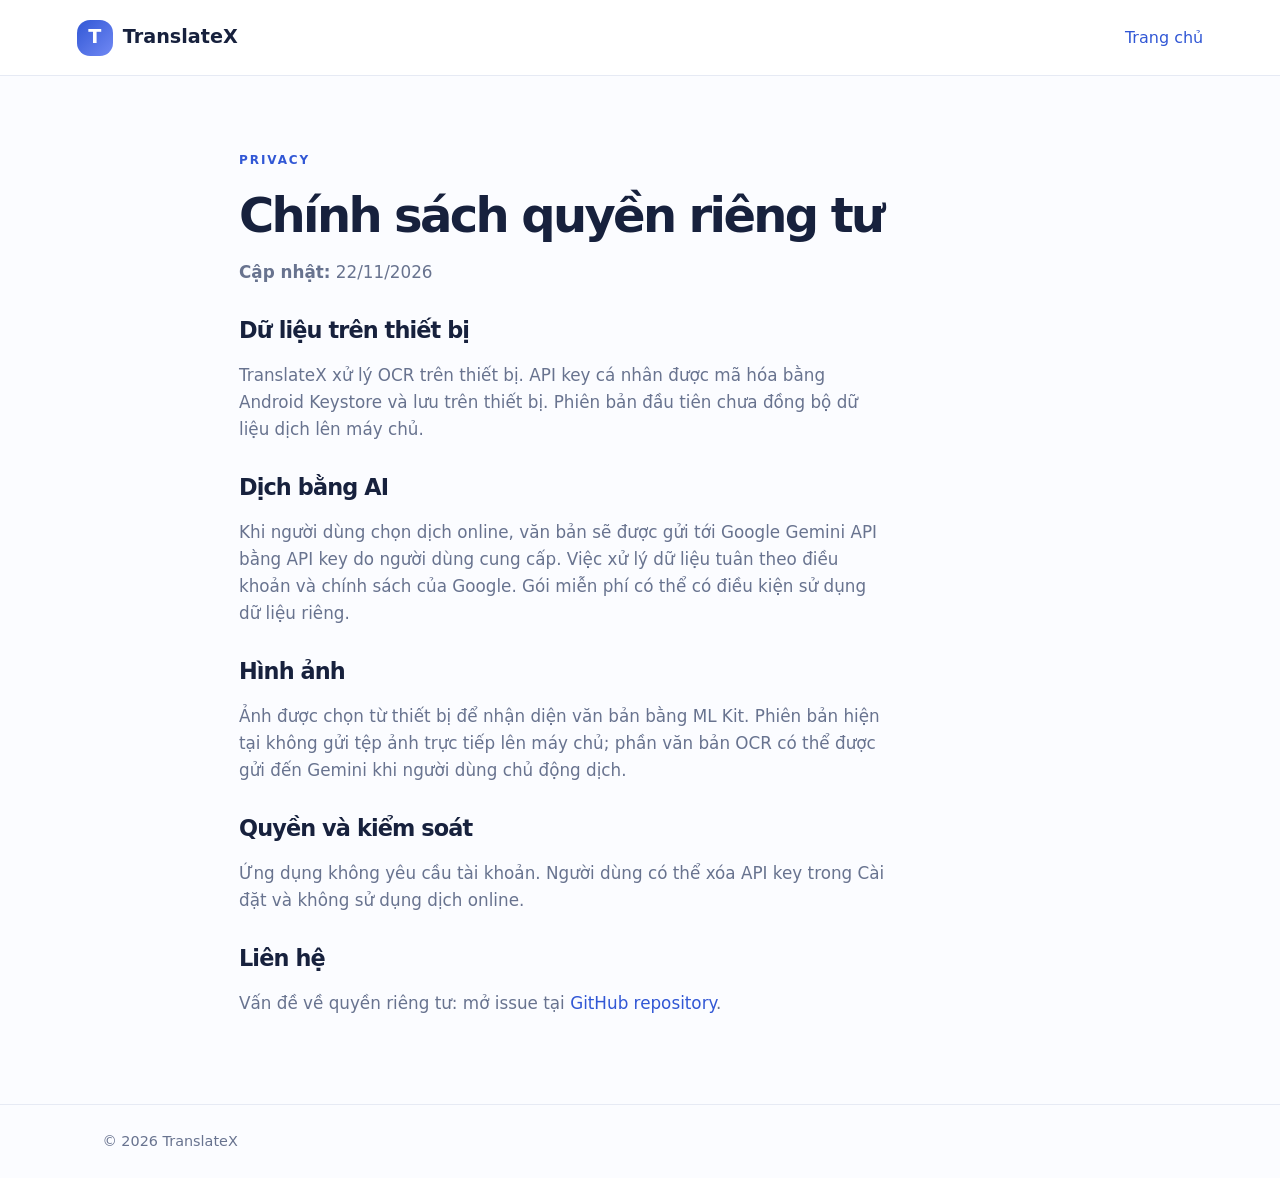
==== docs/privacy.html @ fd6ac35e "Add TranslateX Android app, AI translation and Pages site" ====
<!doctype html><html lang="vi"><head><meta charset="utf-8"><meta name="viewport" content="width=device-width,initial-scale=1"><title>TranslateX – Privacy Policy</title><link rel="stylesheet" href="assets/css/style.css"></head><body><header class="nav"><a class="brand" href="./"><span class="logo">T</span> TranslateX</a><a href="./">Trang chủ</a></header><main class="policy"><span class="eyebrow">PRIVACY</span><h1>Chính sách quyền riêng tư</h1><p><strong>Cập nhật:</strong> 22/11/2026</p><h2>Dữ liệu trên thiết bị</h2><p>TranslateX xử lý OCR trên thiết bị. API key cá nhân được mã hóa bằng Android Keystore và lưu trên thiết bị. Phiên bản đầu tiên chưa đồng bộ dữ liệu dịch lên máy chủ.</p><h2>Dịch bằng AI</h2><p>Khi người dùng chọn dịch online, văn bản sẽ được gửi tới Google Gemini API bằng API key do người dùng cung cấp. Việc xử lý dữ liệu tuân theo điều khoản và chính sách của Google. Gói miễn phí có thể có điều kiện sử dụng dữ liệu riêng.</p><h2>Hình ảnh</h2><p>Ảnh được chọn từ thiết bị để nhận diện văn bản bằng ML Kit. Phiên bản hiện tại không gửi tệp ảnh trực tiếp lên máy chủ; phần văn bản OCR có thể được gửi đến Gemini khi người dùng chủ động dịch.</p><h2>Quyền và kiểm soát</h2><p>Ứng dụng không yêu cầu tài khoản. Người dùng có thể xóa API key trong Cài đặt và không sử dụng dịch online.</p><h2>Liên hệ</h2><p>Vấn đề về quyền riêng tư: mở issue tại <a href="https://github.com/khahdihdz/translatex/issues">GitHub repository</a>.</p></main><footer>© 2026 TranslateX</footer></body></html>
---- docs/assets/css/style.css ----
:root{color-scheme:light;--ink:#17213d;--muted:#68738f;--blue:#3157d5;--pale:#edf1ff;--line:#e6eaf4}*{box-sizing:border-box}body{margin:0;font-family:Inter,ui-sans-serif,system-ui,-apple-system,Segoe UI,sans-serif;color:var(--ink);background:#fbfcff;line-height:1.6}.nav{height:76px;display:flex;align-items:center;justify-content:space-between;padding:0 max(6vw,22px);border-bottom:1px solid var(--line);background:#ffffffdc;position:sticky;top:0;backdrop-filter:blur(14px);z-index:2}.brand{font-weight:800;font-size:1.2rem;text-decoration:none;color:var(--ink);display:flex;align-items:center;gap:10px}.logo{display:grid;place-items:center;background:linear-gradient(135deg,#3157d5,#7189f4);color:white;border-radius:13px;width:36px;height:36px}nav{display:flex;align-items:center;gap:24px}a{color:var(--blue);text-decoration:none}nav a{color:var(--muted);font-weight:600}.ghost{border:1px solid var(--line);background:white;border-radius:9px;padding:8px 13px;color:var(--ink);cursor:pointer}.hero{padding:82px 8vw 90px;display:grid;grid-template-columns:1.1fr .9fr;align-items:center;gap:5vw;background:radial-gradient(circle at 85% 25%,#e8edff,transparent 38%),linear-gradient(180deg,#fff,#f8faff)}.eyebrow{font-size:.75rem;letter-spacing:.16em;font-weight:800;color:var(--blue)}h1{font-size:clamp(2.6rem,5vw,4.7rem);line-height:1.07;letter-spacing:-.055em;margin:18px 0}h2{font-size:clamp(2rem,3vw,3rem);line-height:1.15;letter-spacing:-.04em}p{color:var(--muted);font-size:1.05rem;max-width:650px}.actions{display:flex;gap:12px;margin:28px 0 12px}.button{display:inline-flex;align-items:center;justify-content:center;background:var(--blue);color:white;padding:13px 20px;border-radius:12px;font-weight:750;box-shadow:0 8px 24px #3157d52b}.button.secondary{background:white;color:var(--blue);border:1px solid var(--line);box-shadow:none}.hero small{color:var(--muted)}.preview{display:flex;justify-content:center}.phone{width:min(320px,80vw);padding:22px;border:8px solid #1b2545;border-radius:36px;background:white;box-shadow:0 30px 80px #263d8c25;min-height:390px}.phone-top{font-weight:800;display:flex;justify-content:space-between;margin-bottom:28px}.phone-top span,.tag{color:var(--blue);font-size:.8rem}.lang{padding:12px;background:var(--pale);border-radius:12px;display:flex;justify-content:space-between;font-size:.85rem}.bubble,.translated{padding:18px 14px;margin-top:15px;border-radius:14px;background:#f6f7fb}.translated{background:#edf1ff;color:#203b9b}.tag{margin-top:22px;display:inline-block;background:#edf1ff;padding:7px 10px;border-radius:30px}.section{padding:75px 8vw}.grid{display:grid;grid-template-columns:repeat(3,1fr);gap:16px;margin-top:32px}.grid article{padding:24px;border:1px solid var(--line);border-radius:18px;background:white}.grid article>span{font-size:1.5rem;color:var(--blue)}.grid h3{margin:12px 0 5px}.grid p{font-size:.94rem;margin:0}.download-panel{margin:20px 8vw 80px;padding:48px;border-radius:24px;background:var(--pale);text-align:center}.download-panel p{margin:12px auto 25px}.policy{max-width:850px;margin:auto;padding:70px 24px}.policy h1{font-size:3rem}.policy h2{font-size:1.4rem;margin-top:32px}footer{padding:25px 8vw;border-top:1px solid var(--line);display:flex;justify-content:space-between;color:var(--muted);font-size:.9rem}@media(max-width:760px){.hero{grid-template-columns:1fr;padding:55px 7vw}.preview{margin-top:20px}.grid{grid-template-columns:1fr}.section{padding:55px 7vw}nav{gap:12px}nav a{display:none}.download-panel{margin:15px 5vw 55px;padding:30px 20px}footer{gap:10px;flex-direction:column}.actions{flex-wrap:wrap}}
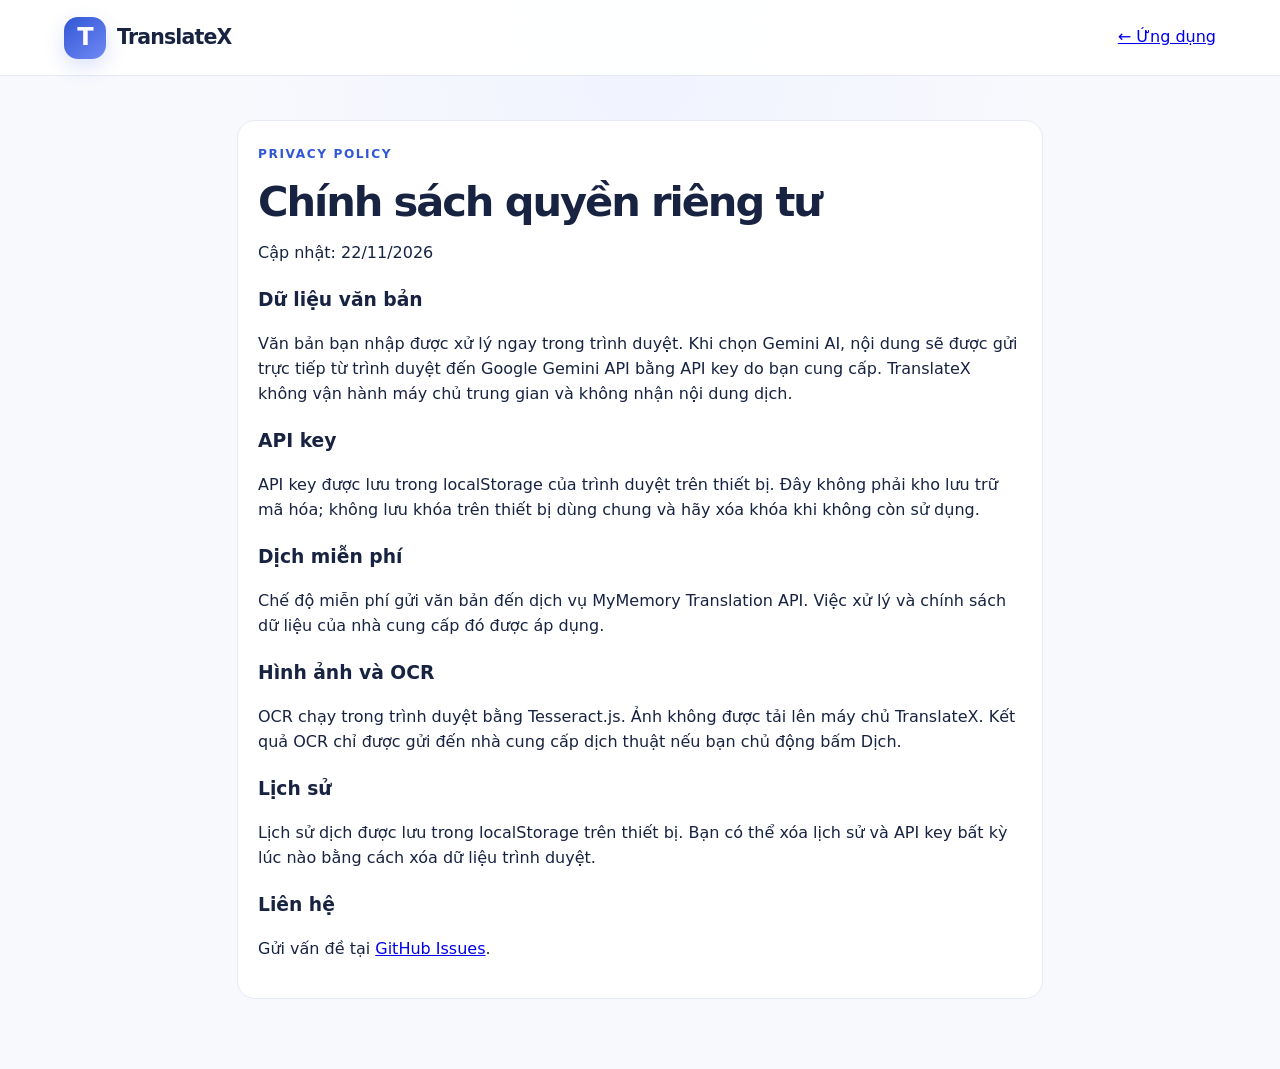
==== commit f0e267a3: "Rebuild TranslateX as a mobile-first web app" ====
--- a/docs/privacy.html
+++ b/docs/privacy.html
@@ -1 +1 @@
-<!doctype html><html lang="vi"><head><meta charset="utf-8"><meta name="viewport" content="width=device-width,initial-scale=1"><title>TranslateX – Privacy Policy</title><link rel="stylesheet" href="assets/css/style.css"></head><body><header class="nav"><a class="brand" href="./"><span class="logo">T</span> TranslateX</a><a href="./">Trang chủ</a></header><main class="policy"><span class="eyebrow">PRIVACY</span><h1>Chính sách quyền riêng tư</h1><p><strong>Cập nhật:</strong> 22/11/2026</p><h2>Dữ liệu trên thiết bị</h2><p>TranslateX xử lý OCR trên thiết bị. API key cá nhân được mã hóa bằng Android Keystore và lưu trên thiết bị. Phiên bản đầu tiên chưa đồng bộ dữ liệu dịch lên máy chủ.</p><h2>Dịch bằng AI</h2><p>Khi người dùng chọn dịch online, văn bản sẽ được gửi tới Google Gemini API bằng API key do người dùng cung cấp. Việc xử lý dữ liệu tuân theo điều khoản và chính sách của Google. Gói miễn phí có thể có điều kiện sử dụng dữ liệu riêng.</p><h2>Hình ảnh</h2><p>Ảnh được chọn từ thiết bị để nhận diện văn bản bằng ML Kit. Phiên bản hiện tại không gửi tệp ảnh trực tiếp lên máy chủ; phần văn bản OCR có thể được gửi đến Gemini khi người dùng chủ động dịch.</p><h2>Quyền và kiểm soát</h2><p>Ứng dụng không yêu cầu tài khoản. Người dùng có thể xóa API key trong Cài đặt và không sử dụng dịch online.</p><h2>Liên hệ</h2><p>Vấn đề về quyền riêng tư: mở issue tại <a href="https://github.com/khahdihdz/translatex/issues">GitHub repository</a>.</p></main><footer>© 2026 TranslateX</footer></body></html>
+<!doctype html><html lang="vi"><head><meta charset="utf-8"><meta name="viewport" content="width=device-width,initial-scale=1"><meta name="theme-color" content="#f7f8fc"><title>TranslateX – Privacy</title><link rel="stylesheet" href="assets/css/style.css"></head><body><header class="app-header"><a class="brand" href="./"><span class="brand-icon">T</span>TranslateX</a><a href="./">← Ứng dụng</a></header><main class="app-shell"><section class="history-card"><span class="eyebrow">PRIVACY POLICY</span><h1>Chính sách quyền riêng tư</h1><p>Cập nhật: 22/11/2026</p><h3>Dữ liệu văn bản</h3><p>Văn bản bạn nhập được xử lý ngay trong trình duyệt. Khi chọn Gemini AI, nội dung sẽ được gửi trực tiếp từ trình duyệt đến Google Gemini API bằng API key do bạn cung cấp. TranslateX không vận hành máy chủ trung gian và không nhận nội dung dịch.</p><h3>API key</h3><p>API key được lưu trong localStorage của trình duyệt trên thiết bị. Đây không phải kho lưu trữ mã hóa; không lưu khóa trên thiết bị dùng chung và hãy xóa khóa khi không còn sử dụng.</p><h3>Dịch miễn phí</h3><p>Chế độ miễn phí gửi văn bản đến dịch vụ MyMemory Translation API. Việc xử lý và chính sách dữ liệu của nhà cung cấp đó được áp dụng.</p><h3>Hình ảnh và OCR</h3><p>OCR chạy trong trình duyệt bằng Tesseract.js. Ảnh không được tải lên máy chủ TranslateX. Kết quả OCR chỉ được gửi đến nhà cung cấp dịch thuật nếu bạn chủ động bấm Dịch.</p><h3>Lịch sử</h3><p>Lịch sử dịch được lưu trong localStorage trên thiết bị. Bạn có thể xóa lịch sử và API key bất kỳ lúc nào bằng cách xóa dữ liệu trình duyệt.</p><h3>Liên hệ</h3><p>Gửi vấn đề tại <a href="https://github.com/khahdihdz/translatex/issues">GitHub Issues</a>.</p></section></main></body></html>
--- a/docs/assets/css/style.css
+++ b/docs/assets/css/style.css
@@ -1 +1 @@
-:root{color-scheme:light;--ink:#17213d;--muted:#68738f;--blue:#3157d5;--pale:#edf1ff;--line:#e6eaf4}*{box-sizing:border-box}body{margin:0;font-family:Inter,ui-sans-serif,system-ui,-apple-system,Segoe UI,sans-serif;color:var(--ink);background:#fbfcff;line-height:1.6}.nav{height:76px;display:flex;align-items:center;justify-content:space-between;padding:0 max(6vw,22px);border-bottom:1px solid var(--line);background:#ffffffdc;position:sticky;top:0;backdrop-filter:blur(14px);z-index:2}.brand{font-weight:800;font-size:1.2rem;text-decoration:none;color:var(--ink);display:flex;align-items:center;gap:10px}.logo{display:grid;place-items:center;background:linear-gradient(135deg,#3157d5,#7189f4);color:white;border-radius:13px;width:36px;height:36px}nav{display:flex;align-items:center;gap:24px}a{color:var(--blue);text-decoration:none}nav a{color:var(--muted);font-weight:600}.ghost{border:1px solid var(--line);background:white;border-radius:9px;padding:8px 13px;color:var(--ink);cursor:pointer}.hero{padding:82px 8vw 90px;display:grid;grid-template-columns:1.1fr .9fr;align-items:center;gap:5vw;background:radial-gradient(circle at 85% 25%,#e8edff,transparent 38%),linear-gradient(180deg,#fff,#f8faff)}.eyebrow{font-size:.75rem;letter-spacing:.16em;font-weight:800;color:var(--blue)}h1{font-size:clamp(2.6rem,5vw,4.7rem);line-height:1.07;letter-spacing:-.055em;margin:18px 0}h2{font-size:clamp(2rem,3vw,3rem);line-height:1.15;letter-spacing:-.04em}p{color:var(--muted);font-size:1.05rem;max-width:650px}.actions{display:flex;gap:12px;margin:28px 0 12px}.button{display:inline-flex;align-items:center;justify-content:center;background:var(--blue);color:white;padding:13px 20px;border-radius:12px;font-weight:750;box-shadow:0 8px 24px #3157d52b}.button.secondary{background:white;color:var(--blue);border:1px solid var(--line);box-shadow:none}.hero small{color:var(--muted)}.preview{display:flex;justify-content:center}.phone{width:min(320px,80vw);padding:22px;border:8px solid #1b2545;border-radius:36px;background:white;box-shadow:0 30px 80px #263d8c25;min-height:390px}.phone-top{font-weight:800;display:flex;justify-content:space-between;margin-bottom:28px}.phone-top span,.tag{color:var(--blue);font-size:.8rem}.lang{padding:12px;background:var(--pale);border-radius:12px;display:flex;justify-content:space-between;font-size:.85rem}.bubble,.translated{padding:18px 14px;margin-top:15px;border-radius:14px;background:#f6f7fb}.translated{background:#edf1ff;color:#203b9b}.tag{margin-top:22px;display:inline-block;background:#edf1ff;padding:7px 10px;border-radius:30px}.section{padding:75px 8vw}.grid{display:grid;grid-template-columns:repeat(3,1fr);gap:16px;margin-top:32px}.grid article{padding:24px;border:1px solid var(--line);border-radius:18px;background:white}.grid article>span{font-size:1.5rem;color:var(--blue)}.grid h3{margin:12px 0 5px}.grid p{font-size:.94rem;margin:0}.download-panel{margin:20px 8vw 80px;padding:48px;border-radius:24px;background:var(--pale);text-align:center}.download-panel p{margin:12px auto 25px}.policy{max-width:850px;margin:auto;padding:70px 24px}.policy h1{font-size:3rem}.policy h2{font-size:1.4rem;margin-top:32px}footer{padding:25px 8vw;border-top:1px solid var(--line);display:flex;justify-content:space-between;color:var(--muted);font-size:.9rem}@media(max-width:760px){.hero{grid-template-columns:1fr;padding:55px 7vw}.preview{margin-top:20px}.grid{grid-template-columns:1fr}.section{padding:55px 7vw}nav{gap:12px}nav a{display:none}.download-panel{margin:15px 5vw 55px;padding:30px 20px}footer{gap:10px;flex-direction:column}.actions{flex-wrap:wrap}}
+:root{color-scheme:light;--ink:#182342;--muted:#74809a;--blue:#3157d5;--pale:#edf1ff;--line:#e6eaf4;--white:#fff;--soft:#f5f6fa}*{box-sizing:border-box}body{margin:0;background:radial-gradient(ellipse at 50% 0,#f0f3ff 0,transparent 44%),#f8f9fd;color:var(--ink);font-family:Inter,ui-sans-serif,system-ui,-apple-system,"Segoe UI",sans-serif;line-height:1.55;-webkit-font-smoothing:antialiased}.app-header{height:76px;position:sticky;top:0;z-index:10;background:#ffffffed;backdrop-filter:blur(16px);border-bottom:1px solid var(--line);display:flex;align-items:center;justify-content:space-between;padding:0 max(5vw,18px)}.brand{display:flex;align-items:center;gap:11px;color:var(--ink);font-size:1.28rem;font-weight:850;letter-spacing:-.04em;text-decoration:none}.brand-icon{width:42px;height:42px;display:grid;place-items:center;color:#fff;font-size:1.5rem;background:linear-gradient(140deg,#3157d5,#7189f4);border-radius:14px;box-shadow:0 8px 20px #3157d52b}.header-actions{display:flex;gap:10px;align-items:center}.language-toggle,.icon-btn{border:1px solid var(--line);background:white;color:var(--ink);border-radius:12px;min-width:46px;height:42px;font:inherit;font-weight:650}.icon-btn{font-size:1.2rem}.app-shell{max-width:850px;margin:0 auto;padding:36px 22px 50px}.intro{text-align:center;padding:10px 0 26px}.eyebrow{color:var(--blue);font-size:.76rem;font-weight:850;letter-spacing:.13em}.eyebrow span{font-size:1rem}h1{font-size:clamp(1.8rem,5vw,2.6rem);letter-spacing:-.05em;line-height:1.14;margin:12px 0 8px}.intro p{margin:0 auto;color:var(--muted);max-width:540px}.translator-card{background:#fff;border:1px solid #e9ecf5;border-radius:28px;padding:clamp(15px,3.5vw,28px);box-shadow:0 22px 65px #23376d12}.language-bar{display:grid;grid-template-columns:minmax(0,1fr) 48px minmax(0,1fr);align-items:center;gap:8px;padding:9px;background:var(--pale);border-radius:19px}.language-field{min-width:0;display:flex;flex-direction:column;gap:3px;padding:0 9px}.language-field span,.style-select span{font-size:.7rem;color:#68769e;font-weight:750}.language-field select,.style-select select{border:0;outline:0;width:100%;min-width:0;background:transparent;color:var(--ink);font:600 .98rem inherit;font-size:.98rem;font-weight:650;padding:3px 0}.swap-btn{border:0;background:#fff;color:var(--blue);height:40px;width:40px;border-radius:13px;font-size:1.4rem}.mode-row{display:flex;justify-content:space-between;align-items:center;gap:12px;margin:18px 2px}.mode-switch{display:flex;gap:5px;background:#f2f4fa;padding:4px;border-radius:12px}.mode{border:0;background:transparent;padding:8px 12px;border-radius:9px;color:var(--muted);font:inherit;font-size:.83rem;font-weight:700}.mode.active{background:#fff;color:var(--blue);box-shadow:0 2px 8px #17213d0d}.style-select{display:flex;align-items:center;gap:7px;min-width:0}.style-select select{max-width:125px;font-size:.83rem}.text-panel{border-radius:20px;padding:17px;background:#f6f7fb;border:1px solid #f0f1f6}.panel-heading{display:flex;align-items:center;justify-content:space-between;gap:10px;color:#68769e;font-size:.72rem;font-weight:850;letter-spacing:.07em}.panel-heading>div{display:flex;gap:4px}.text-btn{border:0;background:transparent;color:var(--blue);font:inherit;font-size:.8rem;font-weight:700;padding:5px 7px}.text-panel textarea{display:block;width:100%;min-height:145px;resize:vertical;border:0;outline:0;background:transparent;color:var(--ink);font:400 1.08rem/1.65 inherit;font-size:1.08rem;line-height:1.65;padding:13px 0}.text-panel textarea::placeholder{color:#a1a9bb}.input-footer,.result-footer{display:flex;justify-content:space-between;align-items:center;gap:10px;color:#929bb0;font-size:.75rem}.input-tools{display:flex;align-items:center;gap:12px}.upload-btn{color:var(--blue);font-size:.82rem;font-weight:750;cursor:pointer}.image-preview{display:flex;align-items:center;gap:12px;margin-top:12px;padding-top:12px;border-top:1px solid var(--line);font-size:.78rem}.image-preview img{width:58px;height:58px;object-fit:cover;border-radius:10px}.image-preview>div{display:flex;flex-direction:column;align-items:flex-start}.translate-btn{width:100%;height:52px;margin:14px 0;border:0;border-radius:15px;background:linear-gradient(110deg,#3157d5,#496ce5);color:white;font:inherit;font-weight:800;font-size:1rem;box-shadow:0 9px 22px #3157d52b}.translate-btn:disabled{opacity:.65}.translate-btn span:first-child{margin-right:7px}.output-panel{background:var(--pale);min-height:155px}.result-text{white-space:pre-wrap;overflow-wrap:anywhere;min-height:82px;padding:16px 0 12px;font-size:1.1rem;line-height:1.65;color:var(--ink)}.result-footer span:first-child{color:#5068ad;font-weight:700}.below-tools{display:flex;justify-content:center;gap:24px;flex-wrap:wrap;padding:20px 0}.tool-link{border:0;background:none;color:#6c7893;text-decoration:none;font:inherit;font-size:.84rem;display:flex;gap:7px;align-items:center;padding:6px}.history-card{padding:20px;background:#fff;border:1px solid var(--line);border-radius:18px;margin:8px 0 20px}.section-heading{display:flex;justify-content:space-between;align-items:center}.section-heading h2{font-size:1rem;margin:0}.history-item{width:100%;display:flex;flex-direction:column;align-items:flex-start;text-align:left;padding:12px 0;border:0;border-bottom:1px solid var(--line);background:none;color:var(--ink);font:inherit}.history-item span{max-width:100%;overflow:hidden;text-overflow:ellipsis;white-space:nowrap}.history-item small{color:var(--muted)}.feature-note{display:flex;gap:13px;align-items:flex-start;padding:17px 18px;background:#fff;border:1px solid var(--line);border-radius:18px}.feature-note>span{color:var(--blue);font-size:1.4rem}.feature-note b{color:#3e5ba9}.feature-note p{margin:3px 0 0;color:var(--muted);font-size:.84rem}footer{display:flex;justify-content:space-between;gap:10px;padding:25px 2px 0;color:#8a93a8;font-size:.78rem}footer a{color:#68769e;text-decoration:none}dialog{width:min(500px,calc(100% - 28px));border:0;border-radius:22px;padding:0;box-shadow:0 24px 80px #101a3533}dialog::backdrop{background:#101a3566;backdrop-filter:blur(3px)}.settings-form{padding:25px}.dialog-heading{display:flex;justify-content:space-between;align-items:center}.dialog-heading h2{font-size:1.4rem;margin:5px 0}.settings-form p,.settings-form small{font-size:.87rem;color:var(--muted)}.field-label{display:block;font-weight:750;font-size:.84rem;margin:17px 0 7px}.settings-form input{width:100%;height:48px;border:1px solid var(--line);border-radius:12px;padding:0 13px;font:inherit}.settings-actions{display:flex;align-items:center;justify-content:space-between;gap:12px;margin:14px 0}.settings-actions a{font-size:.82rem;color:var(--blue);text-decoration:none}.settings-actions .translate-btn{width:auto;padding:0 16px;margin:0}.toast{position:fixed;left:50%;bottom:24px;transform:translate(-50%,20px);opacity:0;pointer-events:none;background:#17213d;color:#fff;padding:11px 17px;border-radius:13px;font-size:.86rem;box-shadow:0 8px 25px #101a3533;transition:.2s;z-index:30;max-width:calc(100% - 30px)}.toast.show{opacity:1;transform:translate(-50%,0)}[hidden]{display:none!important}@media(max-width:560px){.app-header{height:68px;padding:0 16px}.brand{font-size:1.16rem}.brand-icon{width:39px;height:39px}.app-shell{padding:24px 13px 34px}.intro{padding:8px 8px 22px}.intro p{font-size:.9rem}.translator-card{padding:13px;border-radius:23px}.language-bar{grid-template-columns:minmax(0,1fr) 38px minmax(0,1fr);gap:3px;padding:7px}.language-field{padding:0 5px}.language-field select{font-size:.83rem}.swap-btn{width:36px;height:36px}.mode-row{align-items:flex-start;flex-direction:column;margin:14px 2px}.style-select{width:100%;justify-content:flex-end}.style-select select{max-width:180px}.text-panel{padding:14px;border-radius:17px}.text-panel textarea{min-height:125px;font-size:1rem}.result-text{font-size:1rem;min-height:80px}.below-tools{gap:8px 15px}.tool-link{font-size:.78rem}.feature-note{padding:14px}footer{font-size:.73rem}.settings-actions{align-items:stretch;flex-direction:column}.settings-actions .translate-btn{width:100%}}@media(prefers-reduced-motion:reduce){*{transition:none!important;scroll-behavior:auto!important}}
